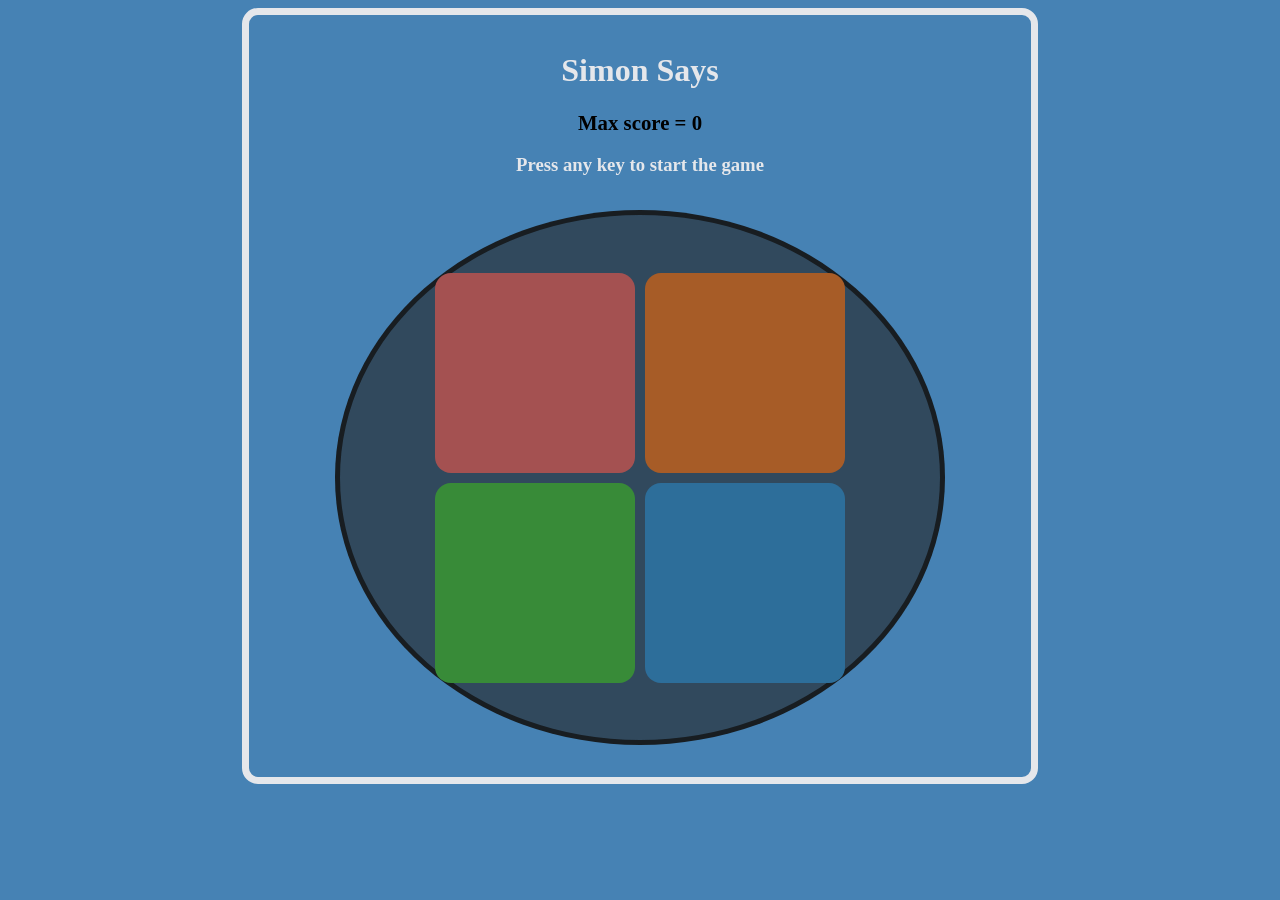
==== miniProject.js/simon says/simon.html @ 94ff6943 "this is the first commit" ====
<!DOCTYPE html>
<html lang="en">
<head>
    <meta charset="UTF-8">
    <meta name="viewport" content="width=device-width, initial-scale=1.0">
    <title>simon says</title>
    <link rel="stylesheet" href="simon.css">
</head>
<body>

    <div class="container">
        <h1>Simon Says
        </h1>
        <div class="max">Max score = 0</div>
        <h3>Press any key to start the game</h3>

        <div class="circle">
            <div class="boxes">
                <div class="play col1" id="0" ></div>
                <div class="play col2" id="1"></div>
                <div class="play col3" id="2"></div>
                <div class="play col4" id="3"></div>
            </div>
        </div>
    </div>
    <script src="simon.js"></script>
</body>
</html>
---- miniProject.js/simon says/simon.css ----
body {
    background-color:steelblue;
    color:#E5E7EB;
    display: flex;
    justify-content: center;
}

.container {
    height: 730px;
    width: 750px;
    border: #E5E7EB 7px solid;
    border-radius: 1rem;
    padding: 1rem 1rem;
    display: flex;
    flex-direction: column;
    align-items: center;
}

.max {
    font-size:1.3rem;
    font-weight: 600;
    color: black;
}



.circle {
    height: 600px;
    width: 600px;
    border-radius: 50%;
    margin:1rem 0;
    background-color: rgb(35, 35, 35,0.6);
    border: 5px solid rgb(18, 18, 18,0.8);
    
    display: flex;
    justify-content: center;
    align-items: center;
}


.boxes {
    display: grid;
    grid-template-columns:repeat(2,1fr) ;
    grid-template-rows:repeat(2,1fr) ;
    gap:10px;

}
.play {
    width: 200px;
    height: 200px;
    border-radius: 1rem;
}


.col1 {
    background-color: rgb(164, 81, 81);
}

.col2 {
    background-color: rgb(167, 92, 39);
}

.col3 {
    background-color: rgb(56, 139, 56);
}
.col4 {
    background-color: rgb(45, 110, 154);
}

.flash {
    background-color: whitesmoke;
}
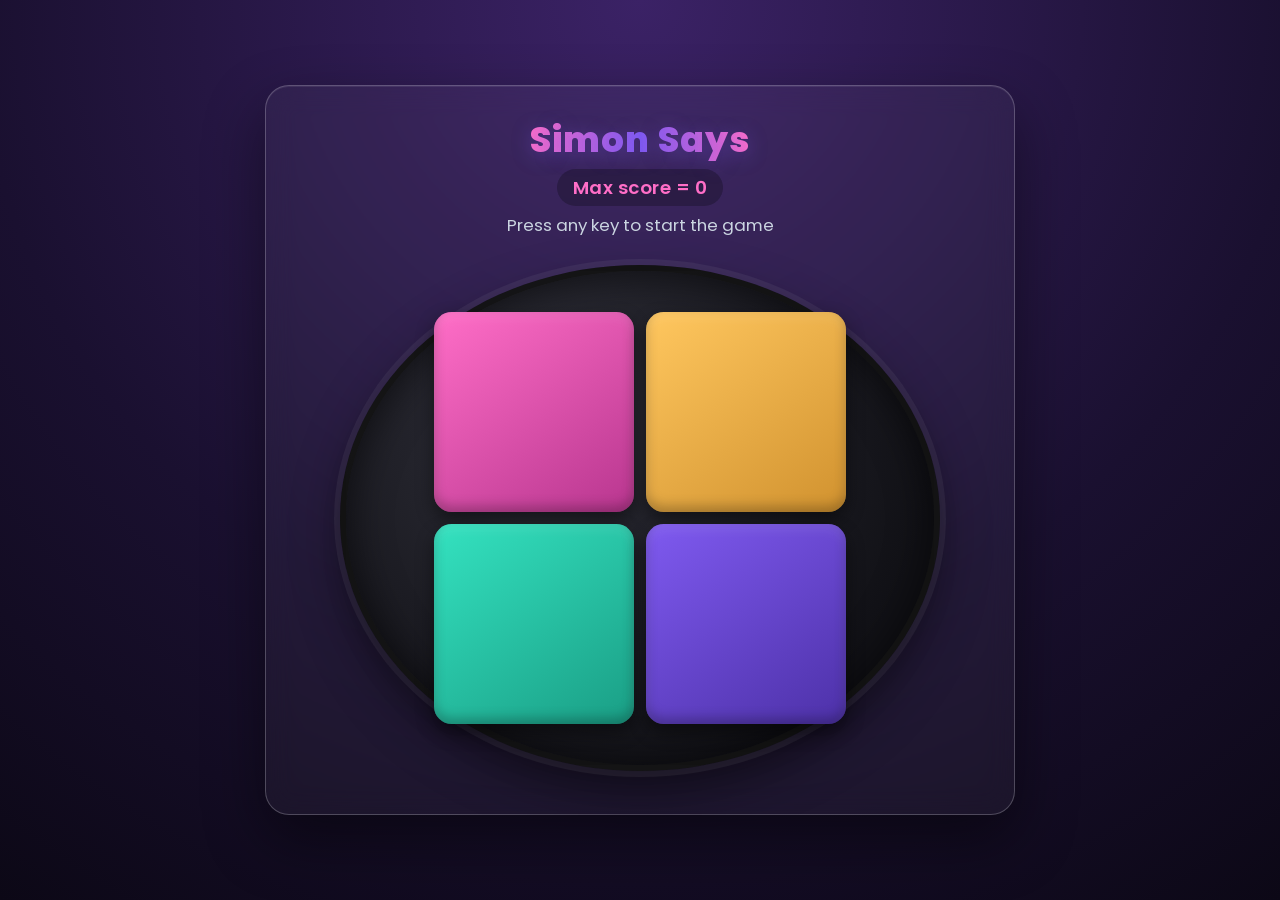
==== commit 90d8e91c: "this is the 4th commit" ====
--- a/miniProject.js/simon says/simon.html
+++ b/miniProject.js/simon says/simon.html
@@ -5,6 +5,7 @@
     <meta name="viewport" content="width=device-width, initial-scale=1.0">
     <title>simon says</title>
     <link rel="stylesheet" href="simon.css">
+    <link rel="icon" href="simon.png">
 </head>
 <body>
 
--- a/miniProject.js/simon says/simon.css
+++ b/miniProject.js/simon says/simon.css
@@ -1,72 +1,187 @@
+@import url('https://fonts.googleapis.com/css2?family=Poppins:wght@400;600;700;800&display=swap');
+
+* {
+    box-sizing: border-box;
+}
+
 body {
-    background-color:steelblue;
-    color:#E5E7EB;
+    margin: 0;
+    min-height: 100vh;
+    font-family: 'Poppins', sans-serif;
+    background: radial-gradient(circle at top, #3b2266 0%, #1a1030 60%, #0c0816 100%);
+    color: #E9E4F5;
     display: flex;
     justify-content: center;
+    align-items: center;
+    padding: 2rem 1rem;
+}
+
+h1 {
+    margin: 0.2rem 0;
+    font-size: 2.2rem;
+    font-weight: 800;
+    letter-spacing: 1px;
+    background: linear-gradient(90deg, #ff6ec7, #7f5af0, #ff6ec7);
+    -webkit-background-clip: text;
+    background-clip: text;
+    color: transparent;
+    text-shadow: 0 4px 20px rgba(127, 90, 240, 0.35);
+    transition: color 0.3s ease;
+}
+
+h3 {
+    margin: 0.4rem 0 0.6rem;
+    font-weight: 400;
+    font-size: 1.05rem;
+    color: #cbd5e1;
+    text-align: center;
+    transition: color 0.3s ease;
+    min-height: 1.4em;
 }
 
 .container {
     height: 730px;
     width: 750px;
-    border: #E5E7EB 7px solid;
-    border-radius: 1rem;
-    padding: 1rem 1rem;
+    max-width: 95vw;
+    border: 1px solid rgba(229, 231, 235, 0.25);
+    border-radius: 1.5rem;
+    padding: 1.5rem 1rem;
     display: flex;
     flex-direction: column;
     align-items: center;
+    background: rgba(255, 255, 255, 0.04);
+    backdrop-filter: blur(14px);
+    -webkit-backdrop-filter: blur(14px);
+    box-shadow:
+        0 25px 60px rgba(0, 0, 0, 0.45),
+        inset 0 1px 0 rgba(255, 255, 255, 0.08);
+    transition: background-color 0.4s ease;
 }
 
 .max {
-    font-size:1.3rem;
+    font-size: 1.15rem;
     font-weight: 600;
-    color: black;
+    color: #ff6ec7;
+    background: rgba(0, 0, 0, 0.25);
+    padding: 0.3rem 1rem;
+    border-radius: 999px;
+    letter-spacing: 0.5px;
 }
-
-
 
 .circle {
     height: 600px;
     width: 600px;
+    max-width: 88vw;
+    max-height: 88vw;
     border-radius: 50%;
-    margin:1rem 0;
-    background-color: rgb(35, 35, 35,0.6);
-    border: 5px solid rgb(18, 18, 18,0.8);
-    
+    margin: 1.2rem 0;
+    background: radial-gradient(circle at 35% 30%, #2e2e38, #111116 75%);
+    border: 6px solid rgba(18, 18, 18, 0.85);
+    box-shadow:
+        0 0 0 6px rgba(255, 255, 255, 0.05),
+        0 20px 45px rgba(0, 0, 0, 0.5),
+        inset 0 0 40px rgba(0, 0, 0, 0.6);
     display: flex;
     justify-content: center;
     align-items: center;
 }
 
-
 .boxes {
     display: grid;
-    grid-template-columns:repeat(2,1fr) ;
-    grid-template-rows:repeat(2,1fr) ;
-    gap:10px;
+    grid-template-columns: repeat(2, 1fr);
+    grid-template-rows: repeat(2, 1fr);
+    gap: 12px;
+}
 
-}
 .play {
     width: 200px;
     height: 200px;
-    border-radius: 1rem;
+    max-width: 36vw;
+    max-height: 36vw;
+    border-radius: 1.1rem;
+    cursor: pointer;
+    box-shadow:
+        0 8px 18px rgba(0, 0, 0, 0.45),
+        inset 0 -6px 12px rgba(0, 0, 0, 0.25),
+        inset 0 6px 12px rgba(255, 255, 255, 0.08);
+    transition: transform 0.12s ease, filter 0.15s ease, box-shadow 0.15s ease;
 }
 
+.play:hover {
+    filter: brightness(1.1);
+    transform: scale(1.02);
+}
+
+.play:active {
+    transform: scale(0.97);
+}
 
 .col1 {
-    background-color: rgb(164, 81, 81);
+    background: linear-gradient(145deg, #ff6ec7, #b8368f);
 }
 
 .col2 {
-    background-color: rgb(167, 92, 39);
+    background: linear-gradient(145deg, #ffc75f, #d1922f);
 }
 
 .col3 {
-    background-color: rgb(56, 139, 56);
+    background: linear-gradient(145deg, #34e2c0, #1a9e85);
 }
+
 .col4 {
-    background-color: rgb(45, 110, 154);
+    background: linear-gradient(145deg, #7f5af0, #4d31a8);
 }
 
 .flash {
-    background-color: whitesmoke;
+    animation: flashPulse 0.4s ease-out;
 }
+
+.col1.flash {
+    box-shadow:
+        0 0 35px 12px rgba(255, 110, 199, 0.9),
+        inset 0 0 25px rgba(255, 255, 255, 0.4);
+}
+
+.col2.flash {
+    box-shadow:
+        0 0 35px 12px rgba(255, 199, 95, 0.9),
+        inset 0 0 25px rgba(255, 255, 255, 0.4);
+}
+
+.col3.flash {
+    box-shadow:
+        0 0 35px 12px rgba(52, 226, 192, 0.9),
+        inset 0 0 25px rgba(255, 255, 255, 0.4);
+}
+
+.col4.flash {
+    box-shadow:
+        0 0 35px 12px rgba(127, 90, 240, 0.9),
+        inset 0 0 25px rgba(255, 255, 255, 0.4);
+}
+
+@keyframes flashPulse {
+    0% {
+        filter: brightness(1);
+        transform: scale(1);
+    }
+    30% {
+        filter: brightness(2.1) saturate(1.4);
+        transform: scale(0.95);
+    }
+    100% {
+        filter: brightness(1.7) saturate(1.3);
+        transform: scale(0.97);
+    }
+}
+
+@media (max-width: 500px) {
+    .container {
+        height: auto;
+        padding: 1.2rem 0.6rem 2rem;
+    }
+
+    h1 {
+        font-size: 1.6rem;
+    }
+}
